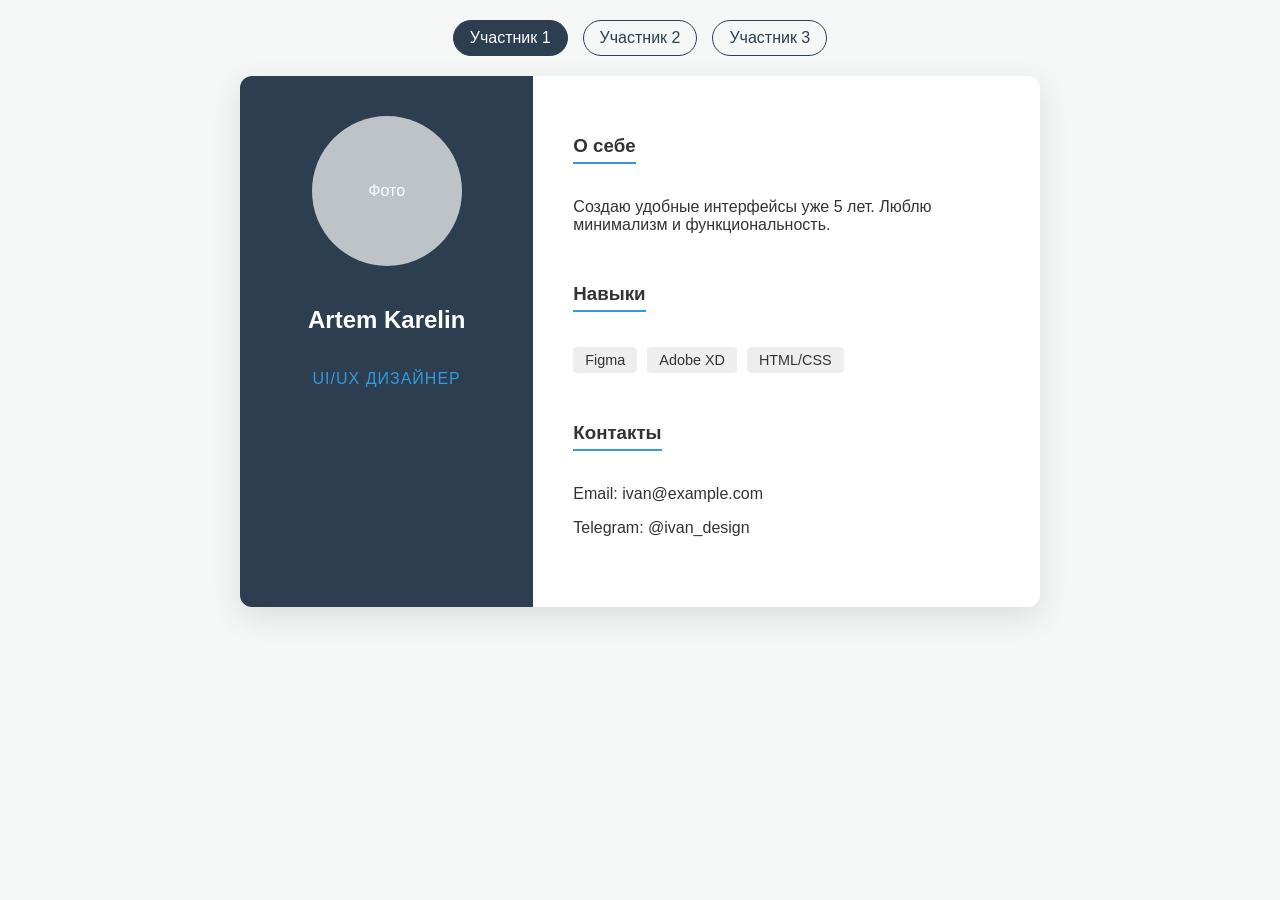
==== index.html @ 915732ee "Initial commit" ====
<!DOCTYPE html>
<html lang="ru">
<head>
    <meta charset="UTF-8">
    <meta name="viewport" content="width=device-width, initial-scale=1.0">
    <title>Визитка участника 1</title>
    <link rel="stylesheet" href="style.css">
</head>
<body>

    <nav class="navigation">
        <a href="index.html" class="nav-link active">Участник 1</a>
        <a href="member2.html" class="nav-link">Участник 2</a>
        <a href="member3.html" class="nav-link">Участник 3</a>
    </nav>

    <main class="card-container">
        <section class="profile-sidebar">
            <div class="photo-placeholder">Фото</div>
            <h1>Artem Karelin</h1>
            <p class="role">UI/UX Дизайнер</p>
        </section>

        <section class="profile-content">
            <div class="info-block">
                <h3>О себе</h3>
                <p>Создаю удобные интерфейсы уже 5 лет. Люблю минимализм и функциональность.</p>
            </div>

            <div class="info-block">
                <h3>Навыки</h3>
                <ul class="skills-list">
                    <li>Figma</li>
                    <li>Adobe XD</li>
                    <li>HTML/CSS</li>
                </ul>
            </div>

            <div class="info-block">
                <h3>Контакты</h3>
                <p>Email: ivan@example.com</p>
                <p>Telegram: @ivan_design</p>
            </div>
        </section>
    </main>

</body>
</html>
---- style.css ----
:root {
    --primary-color: #2c3e50;
    --accent-color: #3498db;
    --bg-color: #f4f7f6;
    --text-color: #333;
}

body {
    font-family: 'Segoe UI', Tahoma, Geneva, Verdana, sans-serif;
    background-color: var(--bg-color);
    color: var(--text-color);
    margin: 0;
    display: flex;
    flex-direction: column;
    align-items: center;
    min-height: 100vh;
}

/* Навигация между страницами */
.navigation {
    margin: 20px 0;
    display: flex;
    gap: 15px;
}

.nav-link {
    text-decoration: none;
    color: var(--primary-color);
    padding: 8px 16px;
    border: 1px solid var(--primary-color);
    border-radius: 20px;
    transition: 0.3s;
}

.nav-link.active, .nav-link:hover {
    background-color: var(--primary-color);
    color: white;
}

/* Контейнер-визитка */
.card-container {
    background: white;
    width: 90%;
    max-width: 800px;
    display: flex; /* Разметка на колонки */
    box-shadow: 0 10px 30px rgba(0,0,0,0.1);
    border-radius: 12px;
    overflow: hidden;
}

/* Левая колонка */
.profile-sidebar {
    background-color: var(--primary-color);
    color: white;
    padding: 40px;
    flex: 1; /* Занимает 1 часть пространства */
    display: flex;
    flex-direction: column;
    align-items: center;
    text-align: center;
}

.photo-placeholder {
    width: 150px;
    height: 150px;
    background: #bdc3c7;
    border-radius: 50%;
    display: flex;
    align-items: center;
    justify-content: center;
    margin-bottom: 20px;
}

.role {
    font-weight: 300;
    color: var(--accent-color);
    text-transform: uppercase;
    letter-spacing: 1px;
}

/* Правая колонка */
.profile-content {
    flex: 2; /* Занимает 2 части пространства */
    padding: 40px;
}

.info-block {
    margin-bottom: 30px;
}

.info-block h3 {
    border-bottom: 2px solid var(--accent-color);
    padding-bottom: 5px;
    display: inline-block;
}

.skills-list {
    list-style: none;
    padding: 0;
    display: flex;
    gap: 10px;
    flex-wrap: wrap;
}

.skills-list li {
    background: #eee;
    padding: 5px 12px;
    border-radius: 4px;
    font-size: 0.9em;
}

/* Адаптивность для мобильных */
@media (max-width: 600px) {
    .card-container {
        flex-direction: column;
    }
}
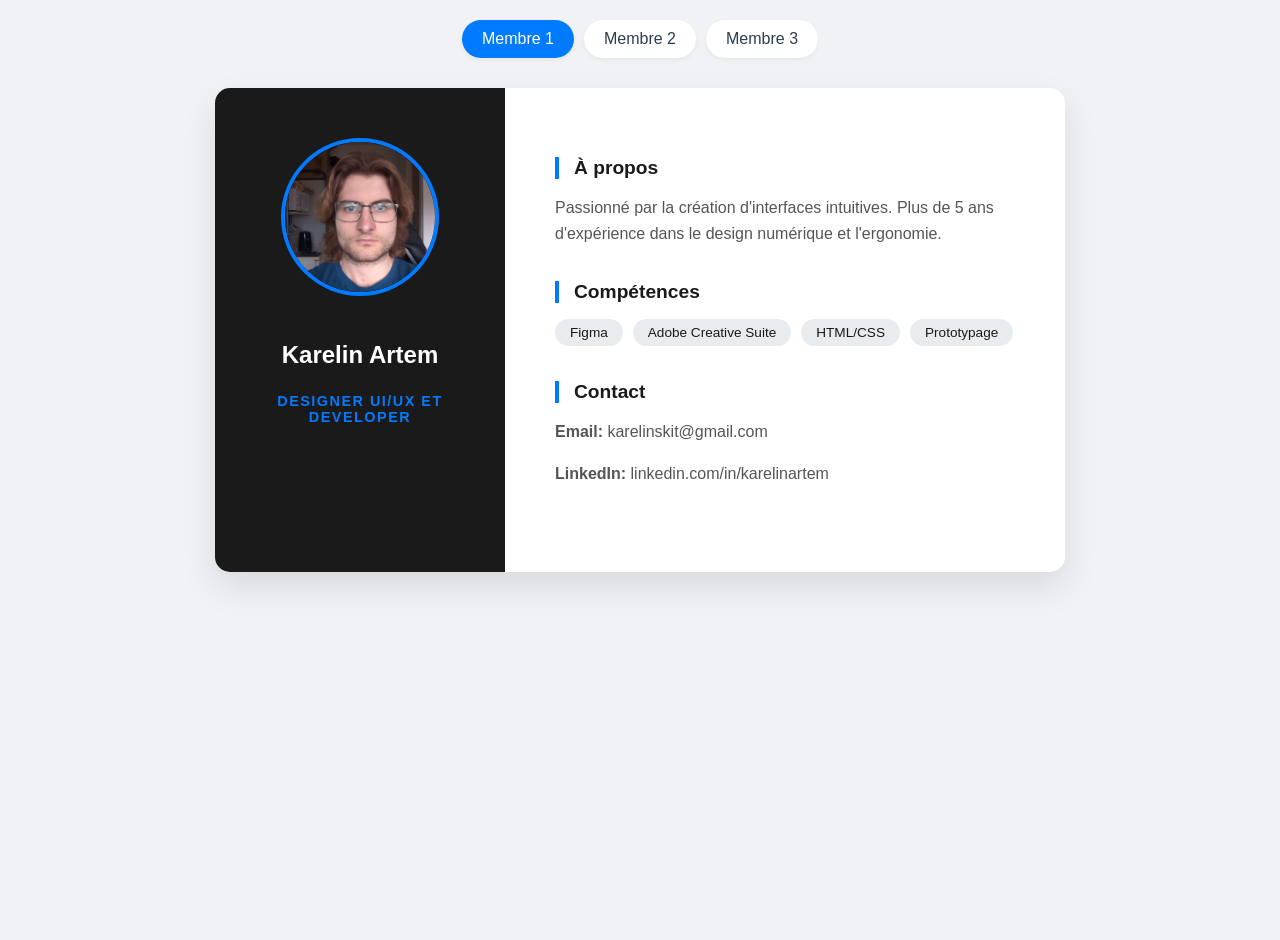
==== commit e667f217: "Added a profile photo and changed the profile language to French" ====
--- a/index.html
+++ b/index.html
@@ -1,45 +1,48 @@
 <!DOCTYPE html>
-<html lang="ru">
+<html lang="fr">
 <head>
     <meta charset="UTF-8">
     <meta name="viewport" content="width=device-width, initial-scale=1.0">
-    <title>Визитка участника 1</title>
+    <title>Carte de visite - Membre 1</title>
     <link rel="stylesheet" href="style.css">
 </head>
 <body>
 
     <nav class="navigation">
-        <a href="index.html" class="nav-link active">Участник 1</a>
-        <a href="member2.html" class="nav-link">Участник 2</a>
-        <a href="member3.html" class="nav-link">Участник 3</a>
+        <a href="index.html" class="nav-link active">Membre 1</a>
+        <a href="member2.html" class="nav-link">Membre 2</a>
+        <a href="member3.html" class="nav-link">Membre 3</a>
     </nav>
 
     <main class="card-container">
         <section class="profile-sidebar">
-            <div class="photo-placeholder">Фото</div>
-            <h1>Artem Karelin</h1>
-            <p class="role">UI/UX Дизайнер</p>
+            <div class="photo-container">
+                <img src="photo1.jpg" alt="Jean Dupont" class="profile-img">
+            </div>
+            <h1>Karelin Artem</h1>
+            <p class="role">Designer UI/UX et developer</p>
         </section>
 
         <section class="profile-content">
             <div class="info-block">
-                <h3>О себе</h3>
-                <p>Создаю удобные интерфейсы уже 5 лет. Люблю минимализм и функциональность.</p>
+                <h3>À propos</h3>
+                <p>Passionné par la création d'interfaces intuitives. Plus de 5 ans d'expérience dans le design numérique et l'ergonomie.</p>
             </div>
 
             <div class="info-block">
-                <h3>Навыки</h3>
+                <h3>Compétences</h3>
                 <ul class="skills-list">
                     <li>Figma</li>
-                    <li>Adobe XD</li>
+                    <li>Adobe Creative Suite</li>
                     <li>HTML/CSS</li>
+                    <li>Prototypage</li>
                 </ul>
             </div>
 
             <div class="info-block">
-                <h3>Контакты</h3>
-                <p>Email: ivan@example.com</p>
-                <p>Telegram: @ivan_design</p>
+                <h3>Contact</h3>
+                <p><strong>Email:</strong> karelinskit@gmail.com</p>
+                <p><strong>LinkedIn:</strong> linkedin.com/in/karelinartem</p>
             </div>
         </section>
     </main>
--- a/style.css
+++ b/style.css
@@ -1,12 +1,13 @@
 :root {
-    --primary-color: #2c3e50;
-    --accent-color: #3498db;
-    --bg-color: #f4f7f6;
-    --text-color: #333;
+    --primary-color: #1a1a1a; /* Глубокий черный/серый */
+    --accent-color: #007bff;  /* Французский синий */
+    --bg-color: #f0f2f5;
+    --text-color: #2c3e50;
+    --white: #ffffff;
 }
 
 body {
-    font-family: 'Segoe UI', Tahoma, Geneva, Verdana, sans-serif;
+    font-family: 'Helvetica Neue', Arial, sans-serif;
     background-color: var(--bg-color);
     color: var(--text-color);
     margin: 0;
@@ -14,46 +15,49 @@
     flex-direction: column;
     align-items: center;
     min-height: 100vh;
+    padding: 20px;
 }
 
-/* Навигация между страницами */
+/* Навигация (Menu de navigation) */
 .navigation {
-    margin: 20px 0;
+    margin-bottom: 30px;
     display: flex;
-    gap: 15px;
+    gap: 10px;
 }
 
 .nav-link {
     text-decoration: none;
-    color: var(--primary-color);
-    padding: 8px 16px;
-    border: 1px solid var(--primary-color);
-    border-radius: 20px;
-    transition: 0.3s;
+    color: var(--text-color);
+    padding: 10px 20px;
+    background: var(--white);
+    border-radius: 30px;
+    font-weight: 500;
+    transition: all 0.3s ease;
+    box-shadow: 0 2px 5px rgba(0,0,0,0.05);
 }
 
 .nav-link.active, .nav-link:hover {
-    background-color: var(--primary-color);
-    color: white;
+    background-color: var(--accent-color);
+    color: var(--white);
 }
 
-/* Контейнер-визитка */
+/* Контейнер визитки (Carte) */
 .card-container {
-    background: white;
-    width: 90%;
-    max-width: 800px;
-    display: flex; /* Разметка на колонки */
-    box-shadow: 0 10px 30px rgba(0,0,0,0.1);
-    border-radius: 12px;
+    background: var(--white);
+    width: 100%;
+    max-width: 850px;
+    display: flex;
+    box-shadow: 0 15px 35px rgba(0,0,0,0.1);
+    border-radius: 15px;
     overflow: hidden;
 }
 
-/* Левая колонка */
+/* Сайдбар (Barre latérale) */
 .profile-sidebar {
     background-color: var(--primary-color);
-    color: white;
-    padding: 40px;
-    flex: 1; /* Занимает 1 часть пространства */
+    color: var(--white);
+    padding: 50px 30px;
+    flex: 1;
     display: flex;
     flex-direction: column;
     align-items: center;
@@ -61,37 +65,52 @@
 }
 
 .photo-placeholder {
-    width: 150px;
-    height: 150px;
-    background: #bdc3c7;
+    width: 140px;
+    height: 140px;
+    background: #444;
     border-radius: 50%;
+    border: 4px solid var(--accent-color);
     display: flex;
     align-items: center;
     justify-content: center;
-    margin-bottom: 20px;
+    margin-bottom: 25px;
+    font-weight: bold;
+}
+
+.profile-sidebar h1 {
+    font-size: 1.5em;
+    margin-bottom: 10px;
 }
 
 .role {
-    font-weight: 300;
     color: var(--accent-color);
+    font-weight: bold;
+    font-size: 0.9em;
+    letter-spacing: 1.5px;
     text-transform: uppercase;
-    letter-spacing: 1px;
 }
 
-/* Правая колонка */
+/* Контент (Contenu principal) */
 .profile-content {
-    flex: 2; /* Занимает 2 части пространства */
-    padding: 40px;
+    flex: 2;
+    padding: 50px;
 }
 
 .info-block {
-    margin-bottom: 30px;
+    margin-bottom: 35px;
 }
 
 .info-block h3 {
-    border-bottom: 2px solid var(--accent-color);
-    padding-bottom: 5px;
-    display: inline-block;
+    font-size: 1.2em;
+    margin-bottom: 15px;
+    color: var(--primary-color);
+    border-left: 4px solid var(--accent-color);
+    padding-left: 15px;
+}
+
+.info-block p {
+    line-height: 1.6;
+    color: #555;
 }
 
 .skills-list {
@@ -103,15 +122,39 @@
 }
 
 .skills-list li {
-    background: #eee;
-    padding: 5px 12px;
-    border-radius: 4px;
-    font-size: 0.9em;
+    background: #e9ecef;
+    padding: 6px 15px;
+    border-radius: 20px;
+    font-size: 0.85em;
+    color: var(--primary-color);
 }
 
-/* Адаптивность для мобильных */
-@media (max-width: 600px) {
+/* Адаптивность (Mobile) */
+@media (max-width: 768px) {
     .card-container {
         flex-direction: column;
     }
+    
+    .profile-sidebar {
+        padding: 30px;
+    }
+}
+.photo-container {
+    width: 150px;
+    height: 150px;
+    margin-bottom: 25px;
+    border-radius: 50%; /* Делает контейнер круглым */
+    border: 4px solid var(--accent-color);
+    overflow: hidden; /* Обрезает края фотографии по кругу */
+    display: flex;
+    align-items: center;
+    justify-content: center;
+    background-color: #eee;
+}
+
+.profile-img {
+    width: 100%;
+    height: 100%;
+    object-fit: cover; /* Ключевое свойство: фото заполняет круг без деформации */
+    display: block;
 }
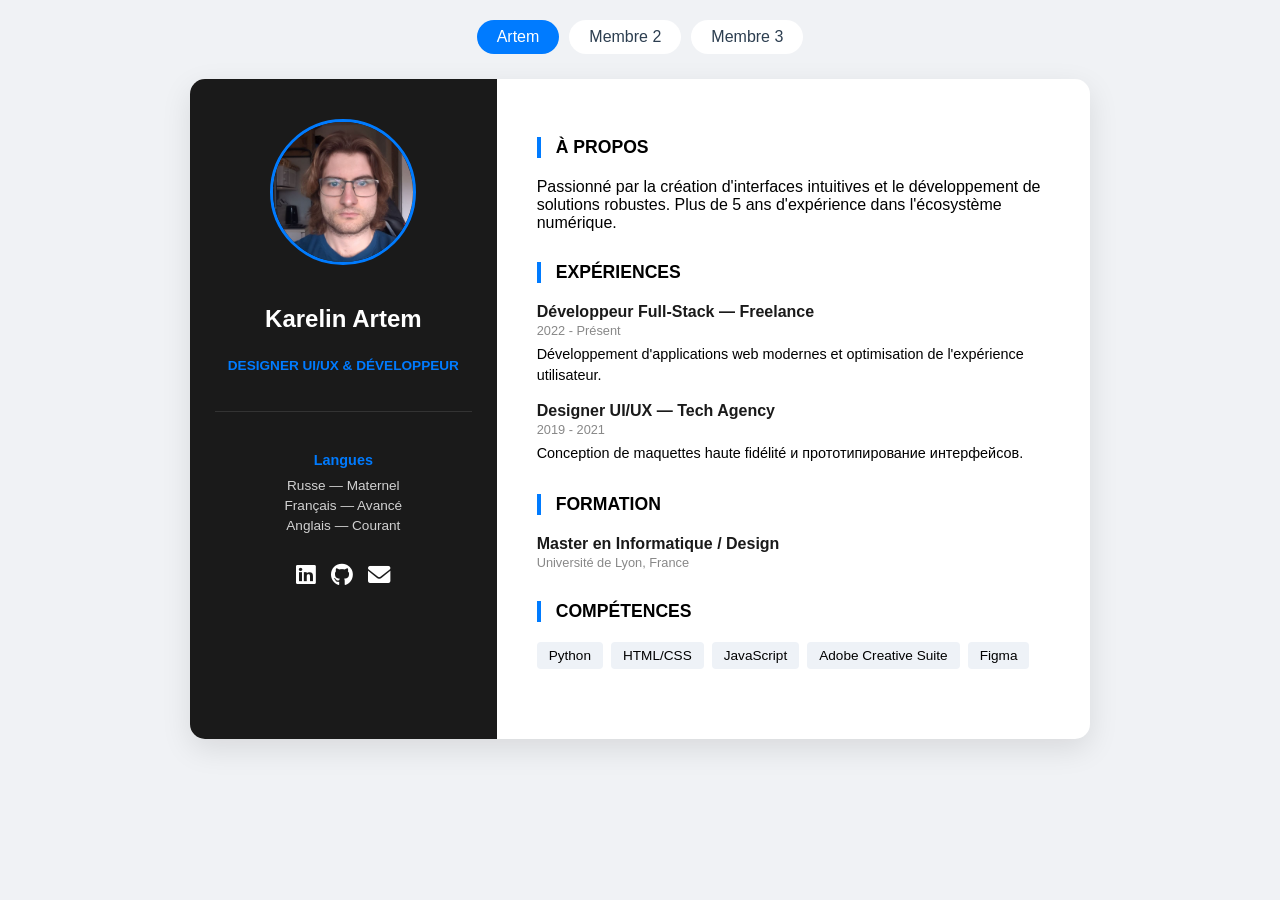
==== commit 990cd96a: "Added new headings and updated the design" ====
--- a/index.html
+++ b/index.html
@@ -3,13 +3,14 @@
 <head>
     <meta charset="UTF-8">
     <meta name="viewport" content="width=device-width, initial-scale=1.0">
-    <title>Carte de visite - Membre 1</title>
+    <title>Carte de visite - Karelin Artem</title>
+    <link rel="stylesheet" href="https://cdnjs.cloudflare.com/ajax/libs/font-awesome/6.0.0/css/all.min.css">
     <link rel="stylesheet" href="style.css">
 </head>
 <body>
 
     <nav class="navigation">
-        <a href="index.html" class="nav-link active">Membre 1</a>
+        <a href="index.html" class="nav-link active">Artem</a>
         <a href="member2.html" class="nav-link">Membre 2</a>
         <a href="member3.html" class="nav-link">Membre 3</a>
     </nav>
@@ -17,32 +18,62 @@
     <main class="card-container">
         <section class="profile-sidebar">
             <div class="photo-container">
-                <img src="photo1.jpg" alt="Jean Dupont" class="profile-img">
+                <img src="photo1.jpg" alt="Karelin Artem" class="profile-img">
             </div>
             <h1>Karelin Artem</h1>
-            <p class="role">Designer UI/UX et developer</p>
+            <p class="role">Designer UI/UX & Développeur</p>
+
+            <div class="sidebar-info">
+                <h4>Langues</h4>
+                <p>Russe — Maternel</p>
+                <p>Français — Avancé</p>
+                <p>Anglais — Courant</p>
+            </div>
+
+            <div class="social-links">
+                <a href="https://linkedin.com/in/karelinartem" target="_blank"><i class="fab fa-linkedin"></i></a>
+                <a href="https://github.com/" target="_blank"><i class="fab fa-github"></i></a>
+                <a href="mailto:karelinskit@gmail.com"><i class="fas fa-envelope"></i></a>
+            </div>
         </section>
 
         <section class="profile-content">
             <div class="info-block">
                 <h3>À propos</h3>
-                <p>Passionné par la création d'interfaces intuitives. Plus de 5 ans d'expérience dans le design numérique et l'ergonomie.</p>
+                <p>Passionné par la création d'interfaces intuitives et le développement de solutions robustes. Plus de 5 ans d'expérience dans l'écosystème numérique.</p>
+            </div>
+
+            <div class="info-block">
+                <h3>Expériences</h3>
+                <div class="timeline-item">
+                    <strong>Développeur Full-Stack — Freelance</strong>
+                    <span>2022 - Présent</span>
+                    <p>Développement d'applications web modernes et optimisation de l'expérience utilisateur.</p>
+                </div>
+                <div class="timeline-item">
+                    <strong>Designer UI/UX — Tech Agency</strong>
+                    <span>2019 - 2021</span>
+                    <p>Conception de maquettes haute fidélité и прототипирование интерфейсов.</p>
+                </div>
+            </div>
+
+            <div class="info-block">
+                <h3>Formation</h3>
+                <div class="timeline-item">
+                    <strong>Master en Informatique / Design</strong>
+                    <span>Université de Lyon, France</span>
+                </div>
             </div>
 
             <div class="info-block">
                 <h3>Compétences</h3>
                 <ul class="skills-list">
+                    <li>Python</li>
+                    <li>HTML/CSS</li>
+                    <li>JavaScript</li>
+                    <li>Adobe Creative Suite</li>
                     <li>Figma</li>
-                    <li>Adobe Creative Suite</li>
-                    <li>HTML/CSS</li>
-                    <li>Prototypage</li>
                 </ul>
-            </div>
-
-            <div class="info-block">
-                <h3>Contact</h3>
-                <p><strong>Email:</strong> karelinskit@gmail.com</p>
-                <p><strong>LinkedIn:</strong> linkedin.com/in/karelinartem</p>
             </div>
         </section>
     </main>
--- a/style.css
+++ b/style.css
@@ -1,62 +1,46 @@
 :root {
-    --primary-color: #1a1a1a; /* Глубокий черный/серый */
-    --accent-color: #007bff;  /* Французский синий */
+    --primary-color: #1a1a1a;
+    --accent-color: #007bff;
     --bg-color: #f0f2f5;
     --text-color: #2c3e50;
     --white: #ffffff;
 }
 
 body {
-    font-family: 'Helvetica Neue', Arial, sans-serif;
+    font-family: 'Segoe UI', Tahoma, Geneva, Verdana, sans-serif;
     background-color: var(--bg-color);
-    color: var(--text-color);
-    margin: 0;
     display: flex;
     flex-direction: column;
     align-items: center;
-    min-height: 100vh;
+    margin: 0;
     padding: 20px;
 }
 
-/* Навигация (Menu de navigation) */
-.navigation {
-    margin-bottom: 30px;
-    display: flex;
-    gap: 10px;
+/* Навигация */
+.navigation { margin-bottom: 25px; display: flex; gap: 10px; }
+.nav-link { 
+    text-decoration: none; color: var(--text-color); 
+    padding: 8px 20px; background: var(--white); 
+    border-radius: 20px; font-weight: 500; transition: 0.3s;
 }
+.nav-link.active, .nav-link:hover { background: var(--accent-color); color: white; }
 
-.nav-link {
-    text-decoration: none;
-    color: var(--text-color);
-    padding: 10px 20px;
-    background: var(--white);
-    border-radius: 30px;
-    font-weight: 500;
-    transition: all 0.3s ease;
-    box-shadow: 0 2px 5px rgba(0,0,0,0.05);
-}
-
-.nav-link.active, .nav-link:hover {
-    background-color: var(--accent-color);
-    color: var(--white);
-}
-
-/* Контейнер визитки (Carte) */
+/* Карточка */
 .card-container {
     background: var(--white);
     width: 100%;
-    max-width: 850px;
+    max-width: 900px;
     display: flex;
-    box-shadow: 0 15px 35px rgba(0,0,0,0.1);
+    box-shadow: 0 10px 30px rgba(0,0,0,0.1);
     border-radius: 15px;
     overflow: hidden;
 }
 
-/* Сайдбар (Barre latérale) */
+/* Сайдбар */
 .profile-sidebar {
     background-color: var(--primary-color);
-    color: var(--white);
-    padding: 50px 30px;
+    color: white;
+    padding: 40px 25px;
     flex: 1;
     display: flex;
     flex-direction: column;
@@ -64,97 +48,50 @@
     text-align: center;
 }
 
-.photo-placeholder {
-    width: 140px;
-    height: 140px;
-    background: #444;
+.photo-container {
+    width: 140px; height: 140px;
     border-radius: 50%;
-    border: 4px solid var(--accent-color);
-    display: flex;
-    align-items: center;
-    justify-content: center;
-    margin-bottom: 25px;
-    font-weight: bold;
+    border: 3px solid var(--accent-color);
+    overflow: hidden;
+    margin-bottom: 20px;
 }
+.profile-img { width: 100%; height: 100%; object-fit: cover; }
 
-.profile-sidebar h1 {
-    font-size: 1.5em;
-    margin-bottom: 10px;
+.role { color: var(--accent-color); font-weight: bold; font-size: 0.85em; text-transform: uppercase; margin-top: 5px; }
+
+.sidebar-info {
+    margin-top: 25px;
+    border-top: 1px solid #333;
+    padding-top: 20px;
+    width: 100%;
 }
+.sidebar-info h4 { color: var(--accent-color); font-size: 0.9em; margin-bottom: 10px; }
+.sidebar-info p { font-size: 0.85em; margin: 5px 0; opacity: 0.8; }
 
-.role {
-    color: var(--accent-color);
-    font-weight: bold;
-    font-size: 0.9em;
-    letter-spacing: 1.5px;
+.social-links { margin-top: 25px; display: flex; gap: 15px; }
+.social-links a { color: white; font-size: 1.4em; transition: 0.3s; }
+.social-links a:hover { color: var(--accent-color); transform: translateY(-3px); }
+
+/* Контент */
+.profile-content { flex: 2; padding: 40px; }
+
+.info-block { margin-bottom: 30px; }
+.info-block h3 {
+    font-size: 1.1em;
+    border-left: 4px solid var(--accent-color);
+    padding-left: 15px;
+    margin-bottom: 20px;
     text-transform: uppercase;
 }
 
-/* Контент (Contenu principal) */
-.profile-content {
-    flex: 2;
-    padding: 50px;
-}
+.timeline-item { margin-bottom: 15px; position: relative; }
+.timeline-item strong { display: block; color: var(--primary-color); }
+.timeline-item span { font-size: 0.8em; color: #888; }
+.timeline-item p { margin-top: 5px; font-size: 0.9em; line-height: 1.5; }
 
-.info-block {
-    margin-bottom: 35px;
-}
+.skills-list { list-style: none; padding: 0; display: flex; gap: 8px; flex-wrap: wrap; }
+.skills-list li { background: #eef2f7; padding: 6px 12px; border-radius: 4px; font-size: 0.85em; font-weight: 500; }
 
-.info-block h3 {
-    font-size: 1.2em;
-    margin-bottom: 15px;
-    color: var(--primary-color);
-    border-left: 4px solid var(--accent-color);
-    padding-left: 15px;
-}
-
-.info-block p {
-    line-height: 1.6;
-    color: #555;
-}
-
-.skills-list {
-    list-style: none;
-    padding: 0;
-    display: flex;
-    gap: 10px;
-    flex-wrap: wrap;
-}
-
-.skills-list li {
-    background: #e9ecef;
-    padding: 6px 15px;
-    border-radius: 20px;
-    font-size: 0.85em;
-    color: var(--primary-color);
-}
-
-/* Адаптивность (Mobile) */
 @media (max-width: 768px) {
-    .card-container {
-        flex-direction: column;
-    }
-    
-    .profile-sidebar {
-        padding: 30px;
-    }
-}
-.photo-container {
-    width: 150px;
-    height: 150px;
-    margin-bottom: 25px;
-    border-radius: 50%; /* Делает контейнер круглым */
-    border: 4px solid var(--accent-color);
-    overflow: hidden; /* Обрезает края фотографии по кругу */
-    display: flex;
-    align-items: center;
-    justify-content: center;
-    background-color: #eee;
-}
-
-.profile-img {
-    width: 100%;
-    height: 100%;
-    object-fit: cover; /* Ключевое свойство: фото заполняет круг без деформации */
-    display: block;
+    .card-container { flex-direction: column; }
 }
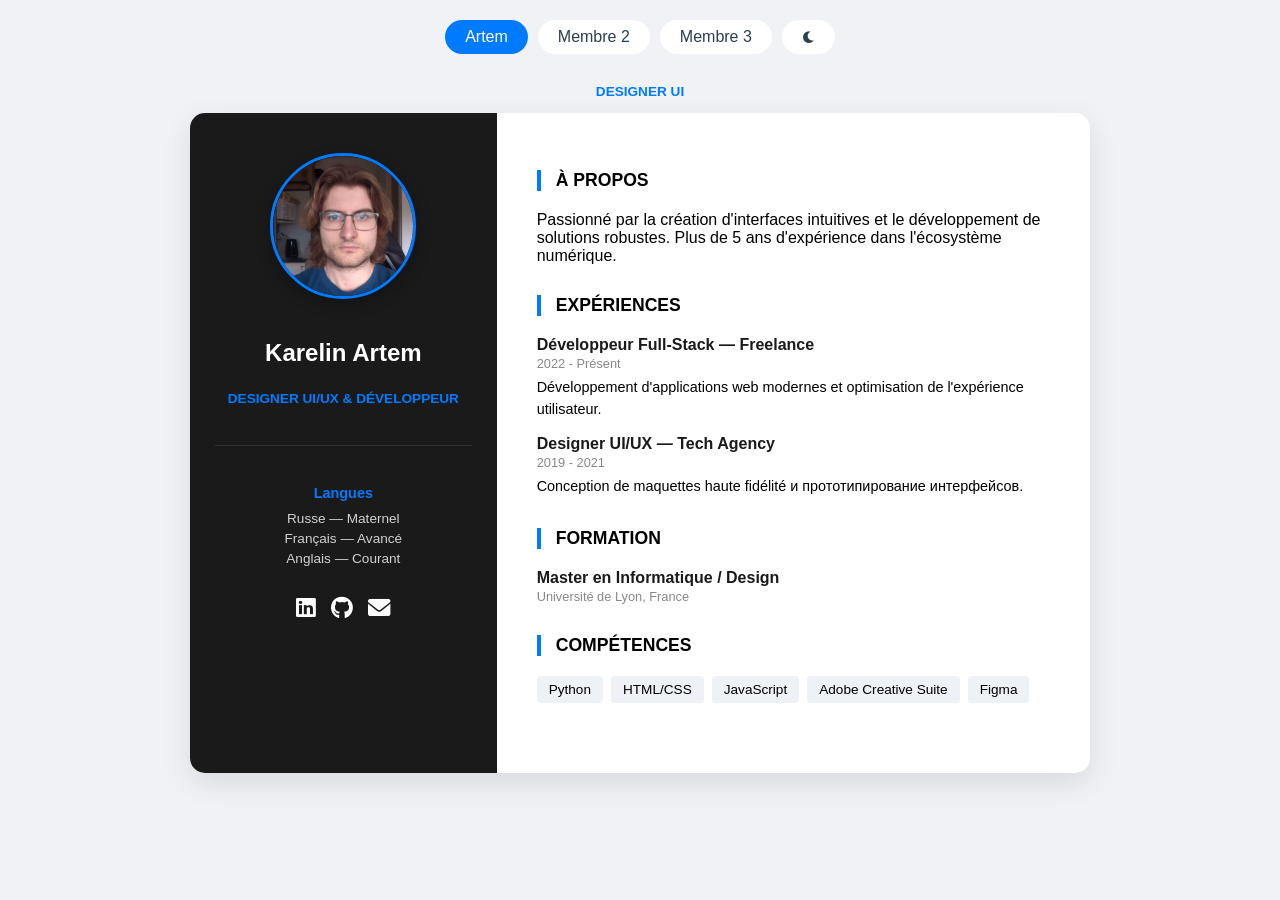
==== commit 4d8c97af: "Added a JS file, added a dark theme, and added a typographic text effect" ====
--- a/index.html
+++ b/index.html
@@ -10,10 +10,15 @@
 <body>
 
     <nav class="navigation">
-        <a href="index.html" class="nav-link active">Artem</a>
-        <a href="member2.html" class="nav-link">Membre 2</a>
-        <a href="member3.html" class="nav-link">Membre 3</a>
-    </nav>
+    <a href="index.html" class="nav-link active">Artem</a>
+    <a href="member2.html" class="nav-link">Membre 2</a>
+    <a href="member3.html" class="nav-link">Membre 3</a>
+    <button id="theme-toggle" class="nav-link"><i class="fas fa-moon"></i></button>
+</nav>
+
+<p class="role" id="typing-text"></p>
+
+<script src="script.js"></script>
 
     <main class="card-container">
         <section class="profile-sidebar">
--- a/style.css
+++ b/style.css
@@ -94,4 +94,77 @@
 
 @media (max-width: 768px) {
     .card-container { flex-direction: column; }
+}
+
+.photo-container {
+    width: 140px; 
+    height: 140px;
+    border-radius: 50%;
+    border: 3px solid var(--accent-color);
+    overflow: hidden; /* Важно: обрезает фото по кругу */
+    margin-bottom: 20px;
+    
+    /* Добавляем тень для объема */
+    box-shadow: 0 5px 15px rgba(0,0,0,0.3);
+    
+    /* Указываем, что вложенное фото может выходить за пределы при анимации */
+    position: relative; 
+    
+    /* Чтобы контейнер тоже немного реагировал */
+    transition: transform 0.4s ease, box-shadow 0.4s ease;
+    cursor: pointer;
+}
+
+.profile-img { 
+    width: 100%; 
+    height: 100%; 
+    object-fit: cover; 
+    
+    /* ГЛАВНОЕ: Плавность перехода для свойства transform */
+    transition: transform 0.5s ease-out; 
+    
+    /* Начальное состояние (без изменений) */
+    transform: scale(1); 
+}
+
+/* Эффект при наведении на КОНТЕЙНЕР */
+.photo-container:hover {
+    /* Контейнер немного приподнимается и тень увеличивается */
+    transform: translateY(-5px);
+    box-shadow: 0 10px 25px rgba(0,0,0,0.5);
+    border-color: #ffffff; /* Меняем цвет рамки при наведении на белый */
+}
+
+/* Эффект при наведении на КОНТЕЙНЕР для вложенного ФОТО */
+.photo-container:hover .profile-img {
+    /* Само фото внутри контейнера увеличивается на 15% */
+    transform: scale(1.15); 
+}
+/* Переменные для темной темы */
+body.dark-mode {
+    --bg-color: #121212;
+    --white: #1e1e1e;
+    --text-color: #e0e0e0;
+    --primary-color: #000000;
+}
+
+body.dark-mode .card-container {
+    box-shadow: 0 10px 30px rgba(0,0,0,0.5);
+}
+
+body.dark-mode .info-block p {
+    color: #bbb;
+}
+
+body.dark-mode .skills-list li {
+    background: #333;
+    color: #fff;
+}
+
+/* Стили для кнопки переключения */
+#theme-toggle {
+    cursor: pointer;
+    border: none;
+    outline: none;
+    background: var(--white);
 }
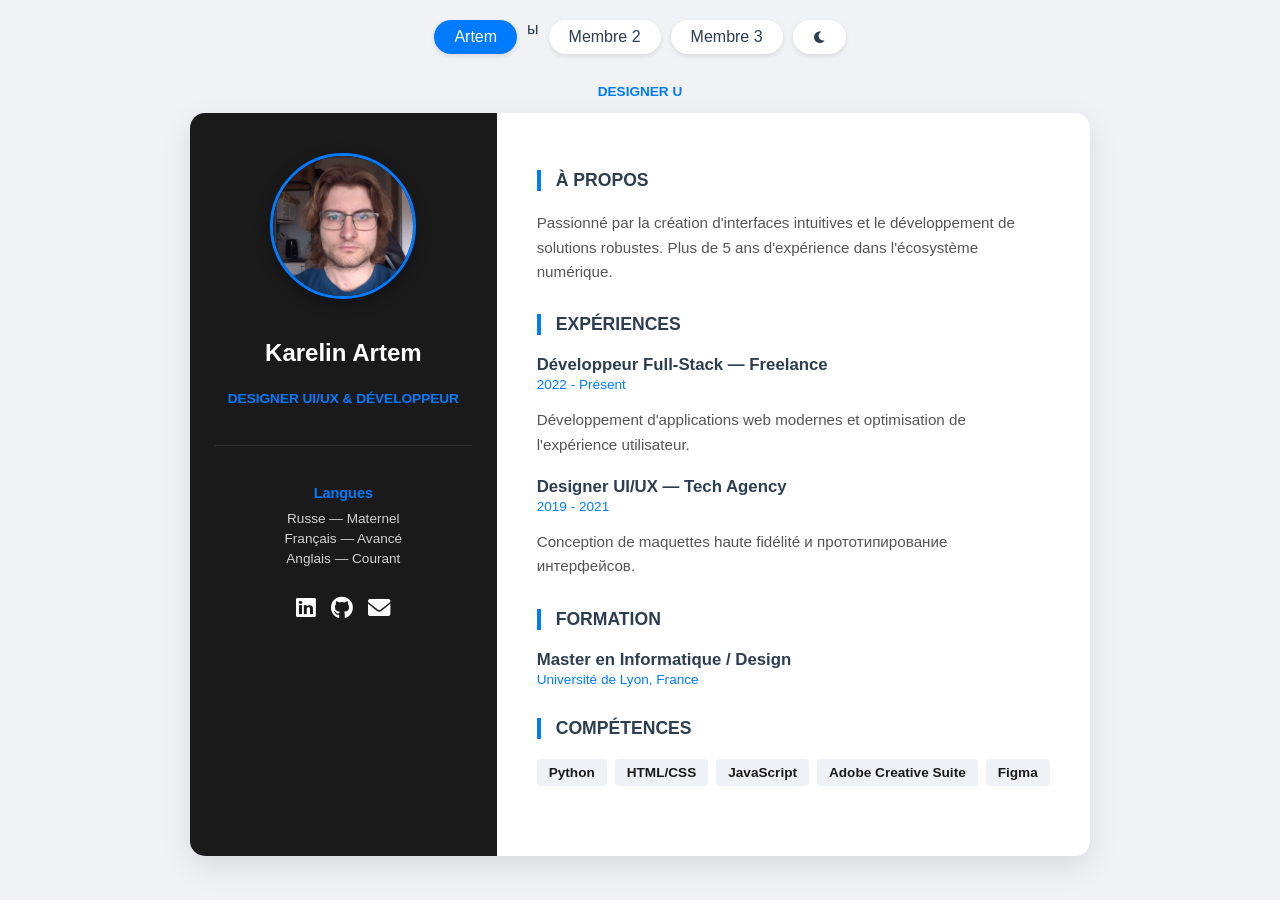
==== commit 5ecfcb60: "Fixed bugs in the dark theme; fonts now display correctly" ====
--- a/index.html
+++ b/index.html
@@ -10,7 +10,7 @@
 <body>
 
     <nav class="navigation">
-    <a href="index.html" class="nav-link active">Artem</a>
+    <a href="index.html" class="nav-link active">Artem</a>ы
     <a href="member2.html" class="nav-link">Membre 2</a>
     <a href="member3.html" class="nav-link">Membre 3</a>
     <button id="theme-toggle" class="nav-link"><i class="fas fa-moon"></i></button>
--- a/style.css
+++ b/style.css
@@ -1,14 +1,29 @@
+/* 1. ПЕРЕМЕННЫЕ */
 :root {
     --primary-color: #1a1a1a;
     --accent-color: #007bff;
     --bg-color: #f0f2f5;
-    --text-color: #2c3e50;
+    --card-bg: #ffffff;
+    --text-main: #2c3e50;    /* Основной текст */
+    --text-muted: #555555;  /* Описания */
     --white: #ffffff;
 }
 
+body.dark-mode {
+    --bg-color: #0f0f0f;      
+    --card-bg: #1a1a1a;       /* Чуть светлее фона сайта для объема */
+    --text-main: #ffffff;     /* Чисто белый для контраста */
+    --text-muted: #d1d1d1;    /* Светло-серый для легкого чтения */
+    --primary-color: #000000;
+    --white: #2a2a2a;         /* Цвет кнопок навигации */
+}
+
+/* 2. БАЗОВЫЕ СТИЛИ */
 body {
     font-family: 'Segoe UI', Tahoma, Geneva, Verdana, sans-serif;
     background-color: var(--bg-color);
+    color: var(--text-main);
+    transition: background-color 0.3s ease, color 0.3s ease;
     display: flex;
     flex-direction: column;
     align-items: center;
@@ -16,18 +31,30 @@
     padding: 20px;
 }
 
-/* Навигация */
+/* 3. НАВИГАЦИЯ */
 .navigation { margin-bottom: 25px; display: flex; gap: 10px; }
+
 .nav-link { 
-    text-decoration: none; color: var(--text-color); 
-    padding: 8px 20px; background: var(--white); 
-    border-radius: 20px; font-weight: 500; transition: 0.3s;
+    text-decoration: none; 
+    color: var(--text-main); 
+    padding: 8px 20px; 
+    background: var(--white); 
+    border-radius: 20px; 
+    font-weight: 500; 
+    transition: 0.3s;
+    border: none;
+    box-shadow: 0 2px 5px rgba(0,0,0,0.1);
 }
-.nav-link.active, .nav-link:hover { background: var(--accent-color); color: white; }
 
-/* Карточка */
+.nav-link.active, .nav-link:hover { 
+    background: var(--accent-color); 
+    color: white; 
+}
+
+/* 4. КАРТОЧКА */
 .card-container {
-    background: var(--white);
+    background-color: var(--card-bg);
+    transition: all 0.3s ease;
     width: 100%;
     max-width: 900px;
     display: flex;
@@ -36,10 +63,14 @@
     overflow: hidden;
 }
 
-/* Сайдбар */
+body.dark-mode .card-container {
+    box-shadow: 0 10px 40px rgba(0,0,0,0.6);
+}
+
+/* 5. САЙДБАР (Левая часть) */
 .profile-sidebar {
     background-color: var(--primary-color);
-    color: white;
+    color: white; 
     padding: 40px 25px;
     flex: 1;
     display: flex;
@@ -49,22 +80,53 @@
 }
 
 .photo-container {
-    width: 140px; height: 140px;
+    width: 140px; 
+    height: 140px;
     border-radius: 50%;
     border: 3px solid var(--accent-color);
     overflow: hidden;
     margin-bottom: 20px;
+    box-shadow: 0 5px 15px rgba(0,0,0,0.3);
+    position: relative; 
+    transition: all 0.4s ease;
+    cursor: pointer;
 }
-.profile-img { width: 100%; height: 100%; object-fit: cover; }
 
-.role { color: var(--accent-color); font-weight: bold; font-size: 0.85em; text-transform: uppercase; margin-top: 5px; }
+/* Эффект свечения в темной теме */
+body.dark-mode .photo-container {
+    box-shadow: 0 0 20px rgba(0, 123, 255, 0.4);
+}
+
+.profile-img { 
+    width: 100%; 
+    height: 100%; 
+    object-fit: cover; 
+    transition: transform 0.5s ease-out; 
+}
+
+.photo-container:hover {
+    transform: translateY(-5px);
+    box-shadow: 0 10px 25px rgba(0,0,0,0.5);
+    border-color: #ffffff;
+}
+
+.photo-container:hover .profile-img { transform: scale(1.15); }
+
+.role { 
+    color: var(--accent-color); 
+    font-weight: bold; 
+    font-size: 0.85em; 
+    text-transform: uppercase; 
+    margin-top: 5px; 
+}
 
 .sidebar-info {
     margin-top: 25px;
-    border-top: 1px solid #333;
+    border-top: 1px solid rgba(255,255,255,0.1);
     padding-top: 20px;
     width: 100%;
 }
+
 .sidebar-info h4 { color: var(--accent-color); font-size: 0.9em; margin-bottom: 10px; }
 .sidebar-info p { font-size: 0.85em; margin: 5px 0; opacity: 0.8; }
 
@@ -72,11 +134,13 @@
 .social-links a { color: white; font-size: 1.4em; transition: 0.3s; }
 .social-links a:hover { color: var(--accent-color); transform: translateY(-3px); }
 
-/* Контент */
+/* 6. КОНТЕНТ (Правая часть) */
 .profile-content { flex: 2; padding: 40px; }
 
 .info-block { margin-bottom: 30px; }
+
 .info-block h3 {
+    color: var(--text-main);
     font-size: 1.1em;
     border-left: 4px solid var(--accent-color);
     padding-left: 15px;
@@ -84,87 +148,49 @@
     text-transform: uppercase;
 }
 
-.timeline-item { margin-bottom: 15px; position: relative; }
-.timeline-item strong { display: block; color: var(--primary-color); }
-.timeline-item span { font-size: 0.8em; color: #888; }
-.timeline-item p { margin-top: 5px; font-size: 0.9em; line-height: 1.5; }
-
-.skills-list { list-style: none; padding: 0; display: flex; gap: 8px; flex-wrap: wrap; }
-.skills-list li { background: #eef2f7; padding: 6px 12px; border-radius: 4px; font-size: 0.85em; font-weight: 500; }
-
-@media (max-width: 768px) {
-    .card-container { flex-direction: column; }
+/* Фикс текста описаний */
+.info-block p, .timeline-item p {
+    color: var(--text-muted);
+    font-size: 0.95em;
+    line-height: 1.6;
 }
 
-.photo-container {
-    width: 140px; 
-    height: 140px;
-    border-radius: 50%;
-    border: 3px solid var(--accent-color);
-    overflow: hidden; /* Важно: обрезает фото по кругу */
-    margin-bottom: 20px;
-    
-    /* Добавляем тень для объема */
-    box-shadow: 0 5px 15px rgba(0,0,0,0.3);
-    
-    /* Указываем, что вложенное фото может выходить за пределы при анимации */
-    position: relative; 
-    
-    /* Чтобы контейнер тоже немного реагировал */
-    transition: transform 0.4s ease, box-shadow 0.4s ease;
-    cursor: pointer;
+.timeline-item { margin-bottom: 20px; }
+
+/* Фикс заголовков в опыте (теперь не будут черными) */
+.timeline-item strong { 
+    display: block; 
+    color: var(--text-main); 
+    font-size: 1.05em;
 }
 
-.profile-img { 
-    width: 100%; 
-    height: 100%; 
-    object-fit: cover; 
-    
-    /* ГЛАВНОЕ: Плавность перехода для свойства transform */
-    transition: transform 0.5s ease-out; 
-    
-    /* Начальное состояние (без изменений) */
-    transform: scale(1); 
+.timeline-item span { 
+    font-size: 0.85em; 
+    color: var(--accent-color); 
+    font-weight: 500;
 }
 
-/* Эффект при наведении на КОНТЕЙНЕР */
-.photo-container:hover {
-    /* Контейнер немного приподнимается и тень увеличивается */
-    transform: translateY(-5px);
-    box-shadow: 0 10px 25px rgba(0,0,0,0.5);
-    border-color: #ffffff; /* Меняем цвет рамки при наведении на белый */
-}
+/* 7. НАВЫКИ */
+.skills-list { list-style: none; padding: 0; display: flex; gap: 8px; flex-wrap: wrap; }
 
-/* Эффект при наведении на КОНТЕЙНЕР для вложенного ФОТО */
-.photo-container:hover .profile-img {
-    /* Само фото внутри контейнера увеличивается на 15% */
-    transform: scale(1.15); 
-}
-/* Переменные для темной темы */
-body.dark-mode {
-    --bg-color: #121212;
-    --white: #1e1e1e;
-    --text-color: #e0e0e0;
-    --primary-color: #000000;
-}
-
-body.dark-mode .card-container {
-    box-shadow: 0 10px 30px rgba(0,0,0,0.5);
-}
-
-body.dark-mode .info-block p {
-    color: #bbb;
+.skills-list li { 
+    background: #eef2f7; 
+    color: #1a1a1a;
+    padding: 6px 12px; 
+    border-radius: 4px; 
+    font-size: 0.85em; 
+    font-weight: 600; 
+    transition: 0.3s;
 }
 
 body.dark-mode .skills-list li {
     background: #333;
-    color: #fff;
+    color: #ffffff;
+    border: 1px solid #444;
 }
 
-/* Стили для кнопки переключения */
-#theme-toggle {
-    cursor: pointer;
-    border: none;
-    outline: none;
-    background: var(--white);
+/* 8. АДАПТИВНОСТЬ */
+@media (max-width: 768px) {
+    .card-container { flex-direction: column; }
+    .profile-sidebar { padding: 30px 20px; }
 }
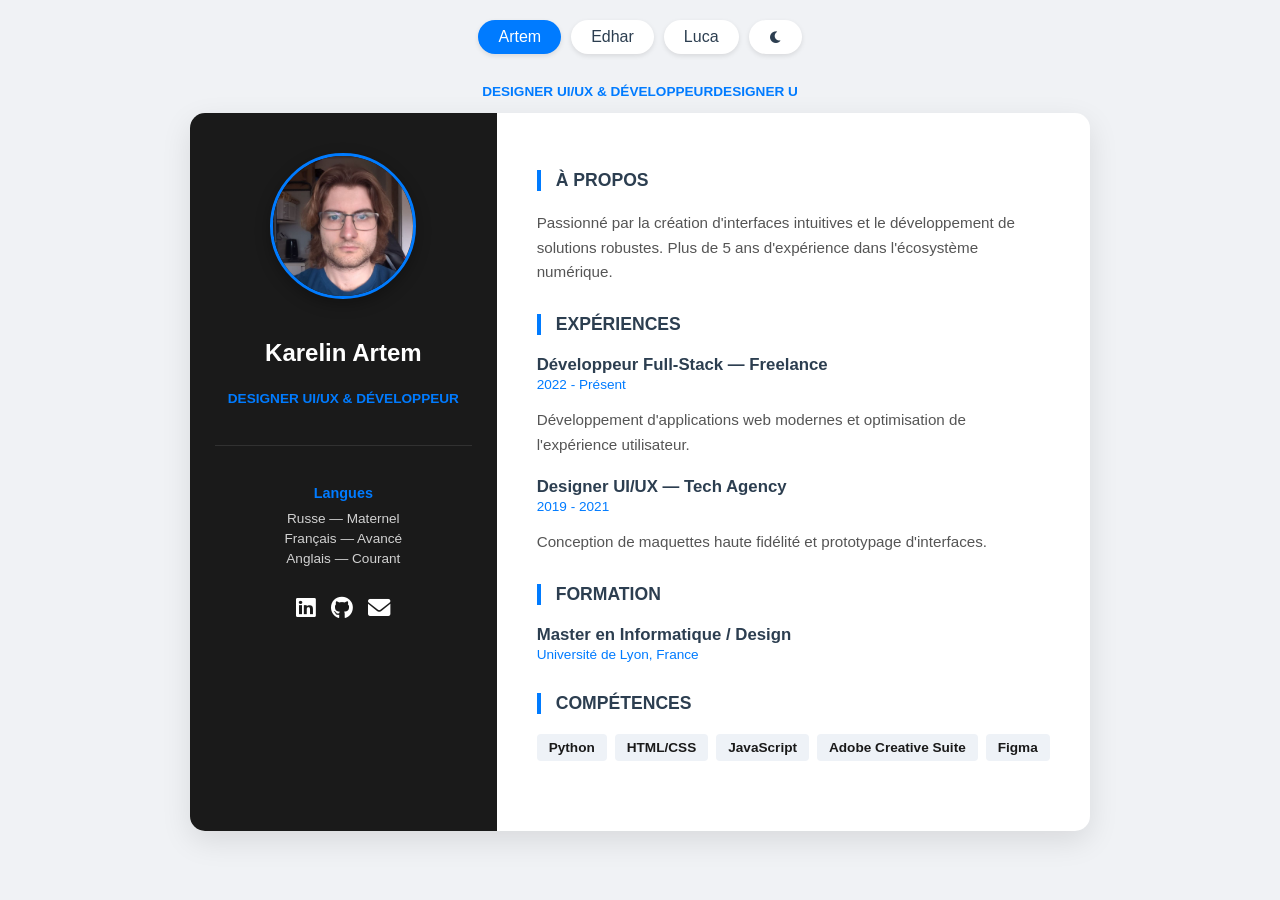
==== commit 9de92ba9: "Implement member2 section and fix minor issues in  member1 part" ====
--- a/index.html
+++ b/index.html
@@ -10,20 +10,20 @@
 <body>
 
     <nav class="navigation">
-    <a href="index.html" class="nav-link active">Artem</a>ы
-    <a href="member2.html" class="nav-link">Membre 2</a>
-    <a href="member3.html" class="nav-link">Membre 3</a>
+    <a href="index.html" class="nav-link active">Artem</a>
+    <a href="member2.html" class="nav-link">Edhar</a>
+    <a href="member3.html" class="nav-link">Luca</a>
     <button id="theme-toggle" class="nav-link"><i class="fas fa-moon"></i></button>
 </nav>
 
-<p class="role" id="typing-text"></p>
+<p class="role" id="typing-text">Designer UI/UX & Développeur</p>
 
 <script src="script.js"></script>
 
     <main class="card-container">
         <section class="profile-sidebar">
             <div class="photo-container">
-                <img src="photo1.jpg" alt="Karelin Artem" class="profile-img">
+                <img src="assets/photo1.jpg" alt="Karelin Artem" class="profile-img">
             </div>
             <h1>Karelin Artem</h1>
             <p class="role">Designer UI/UX & Développeur</p>
@@ -58,7 +58,7 @@
                 <div class="timeline-item">
                     <strong>Designer UI/UX — Tech Agency</strong>
                     <span>2019 - 2021</span>
-                    <p>Conception de maquettes haute fidélité и прототипирование интерфейсов.</p>
+                    <p>Conception de maquettes haute fidélité et prototypage d'interfaces.</p>
                 </div>
             </div>
 
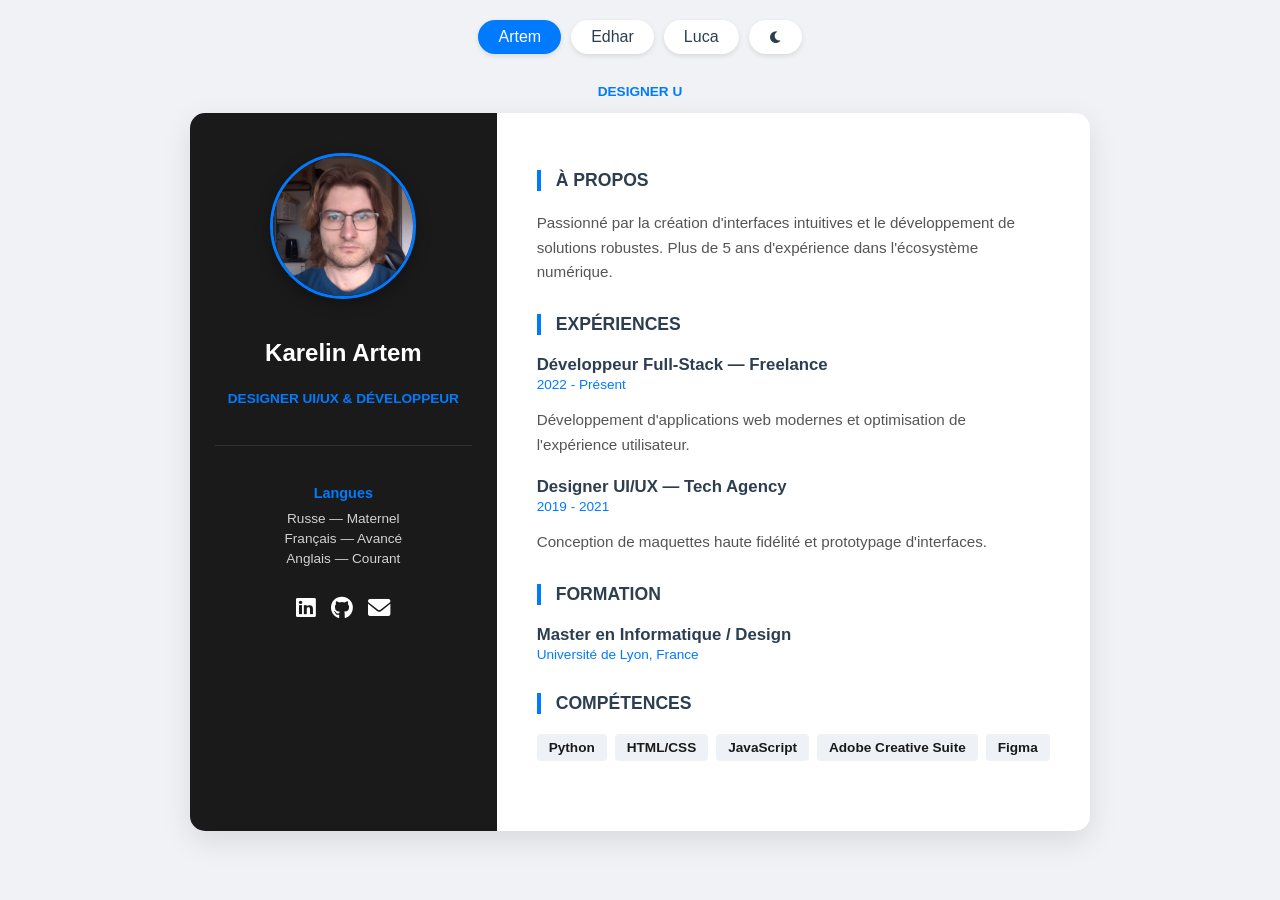
==== commit faee9f77: "Add 'styles' folder to improve organisation | Modified css for member2" ====
--- a/index.html
+++ b/index.html
@@ -5,7 +5,7 @@
     <meta name="viewport" content="width=device-width, initial-scale=1.0">
     <title>Carte de visite - Karelin Artem</title>
     <link rel="stylesheet" href="https://cdnjs.cloudflare.com/ajax/libs/font-awesome/6.0.0/css/all.min.css">
-    <link rel="stylesheet" href="style.css">
+    <link rel="stylesheet" href="styles/style.css">
 </head>
 <body>
 
--- a/styles/style.css
+++ b/styles/style.css
@@ -0,0 +1,196 @@
+/* 1. ПЕРЕМЕННЫЕ */
+:root {
+    --primary-color: #1a1a1a;
+    --accent-color: #007bff;
+    --bg-color: #f0f2f5;
+    --card-bg: #ffffff;
+    --text-main: #2c3e50;    /* Основной текст */
+    --text-muted: #555555;  /* Описания */
+    --white: #ffffff;
+}
+
+body.dark-mode {
+    --bg-color: #0f0f0f;      
+    --card-bg: #1a1a1a;       /* Чуть светлее фона сайта для объема */
+    --text-main: #ffffff;     /* Чисто белый для контраста */
+    --text-muted: #d1d1d1;    /* Светло-серый для легкого чтения */
+    --primary-color: #000000;
+    --white: #2a2a2a;         /* Цвет кнопок навигации */
+}
+
+/* 2. БАЗОВЫЕ СТИЛИ */
+body {
+    font-family: 'Segoe UI', Tahoma, Geneva, Verdana, sans-serif;
+    background-color: var(--bg-color);
+    color: var(--text-main);
+    transition: background-color 0.3s ease, color 0.3s ease;
+    display: flex;
+    flex-direction: column;
+    align-items: center;
+    margin: 0;
+    padding: 20px;
+}
+
+/* 3. НАВИГАЦИЯ */
+.navigation { margin-bottom: 25px; display: flex; gap: 10px; }
+
+.nav-link { 
+    text-decoration: none; 
+    color: var(--text-main); 
+    padding: 8px 20px; 
+    background: var(--white); 
+    border-radius: 20px; 
+    font-weight: 500; 
+    transition: 0.3s;
+    border: none;
+    box-shadow: 0 2px 5px rgba(0,0,0,0.1);
+}
+
+.nav-link.active, .nav-link:hover { 
+    background: var(--accent-color); 
+    color: white; 
+}
+
+/* 4. КАРТОЧКА */
+.card-container {
+    background-color: var(--card-bg);
+    transition: all 0.3s ease;
+    width: 100%;
+    max-width: 900px;
+    display: flex;
+    box-shadow: 0 10px 30px rgba(0,0,0,0.1);
+    border-radius: 15px;
+    overflow: hidden;
+}
+
+body.dark-mode .card-container {
+    box-shadow: 0 10px 40px rgba(0,0,0,0.6);
+}
+
+/* 5. САЙДБАР (Левая часть) */
+.profile-sidebar {
+    background-color: var(--primary-color);
+    color: white; 
+    padding: 40px 25px;
+    flex: 1;
+    display: flex;
+    flex-direction: column;
+    align-items: center;
+    text-align: center;
+}
+
+.photo-container {
+    width: 140px; 
+    height: 140px;
+    border-radius: 50%;
+    border: 3px solid var(--accent-color);
+    overflow: hidden;
+    margin-bottom: 20px;
+    box-shadow: 0 5px 15px rgba(0,0,0,0.3);
+    position: relative; 
+    transition: all 0.4s ease;
+    cursor: pointer;
+}
+
+/* Эффект свечения в темной теме */
+body.dark-mode .photo-container {
+    box-shadow: 0 0 20px rgba(0, 123, 255, 0.4);
+}
+
+.profile-img { 
+    width: 100%; 
+    height: 100%; 
+    object-fit: cover; 
+    transition: transform 0.5s ease-out; 
+}
+
+.photo-container:hover {
+    transform: translateY(-5px);
+    box-shadow: 0 10px 25px rgba(0,0,0,0.5);
+    border-color: #ffffff;
+}
+
+.photo-container:hover .profile-img { transform: scale(1.15); }
+
+.role { 
+    color: var(--accent-color); 
+    font-weight: bold; 
+    font-size: 0.85em; 
+    text-transform: uppercase; 
+    margin-top: 5px; 
+}
+
+.sidebar-info {
+    margin-top: 25px;
+    border-top: 1px solid rgba(255,255,255,0.1);
+    padding-top: 20px;
+    width: 100%;
+}
+
+.sidebar-info h4 { color: var(--accent-color); font-size: 0.9em; margin-bottom: 10px; }
+.sidebar-info p { font-size: 0.85em; margin: 5px 0; opacity: 0.8; }
+
+.social-links { margin-top: 25px; display: flex; gap: 15px; }
+.social-links a { color: white; font-size: 1.4em; transition: 0.3s; }
+.social-links a:hover { color: var(--accent-color); transform: translateY(-3px); }
+
+/* 6. КОНТЕНТ (Правая часть) */
+.profile-content { flex: 2; padding: 40px; }
+
+.info-block { margin-bottom: 30px; }
+
+.info-block h3 {
+    color: var(--text-main);
+    font-size: 1.1em;
+    border-left: 4px solid var(--accent-color);
+    padding-left: 15px;
+    margin-bottom: 20px;
+    text-transform: uppercase;
+}
+
+/* Фикс текста описаний */
+.info-block p, .timeline-item p {
+    color: var(--text-muted);
+    font-size: 0.95em;
+    line-height: 1.6;
+}
+
+.timeline-item { margin-bottom: 20px; }
+
+/* Фикс заголовков в опыте (теперь не будут черными) */
+.timeline-item strong { 
+    display: block; 
+    color: var(--text-main); 
+    font-size: 1.05em;
+}
+
+.timeline-item span { 
+    font-size: 0.85em; 
+    color: var(--accent-color); 
+    font-weight: 500;
+}
+
+/* 7. НАВЫКИ */
+.skills-list { list-style: none; padding: 0; display: flex; gap: 8px; flex-wrap: wrap; }
+
+.skills-list li { 
+    background: #eef2f7; 
+    color: #1a1a1a;
+    padding: 6px 12px; 
+    border-radius: 4px; 
+    font-size: 0.85em; 
+    font-weight: 600; 
+    transition: 0.3s;
+}
+
+body.dark-mode .skills-list li {
+    background: #333;
+    color: #ffffff;
+    border: 1px solid #444;
+}
+
+/* 8. АДАПТИВНОСТЬ */
+@media (max-width: 768px) {
+    .card-container { flex-direction: column; }
+    .profile-sidebar { padding: 30px 20px; }
+}
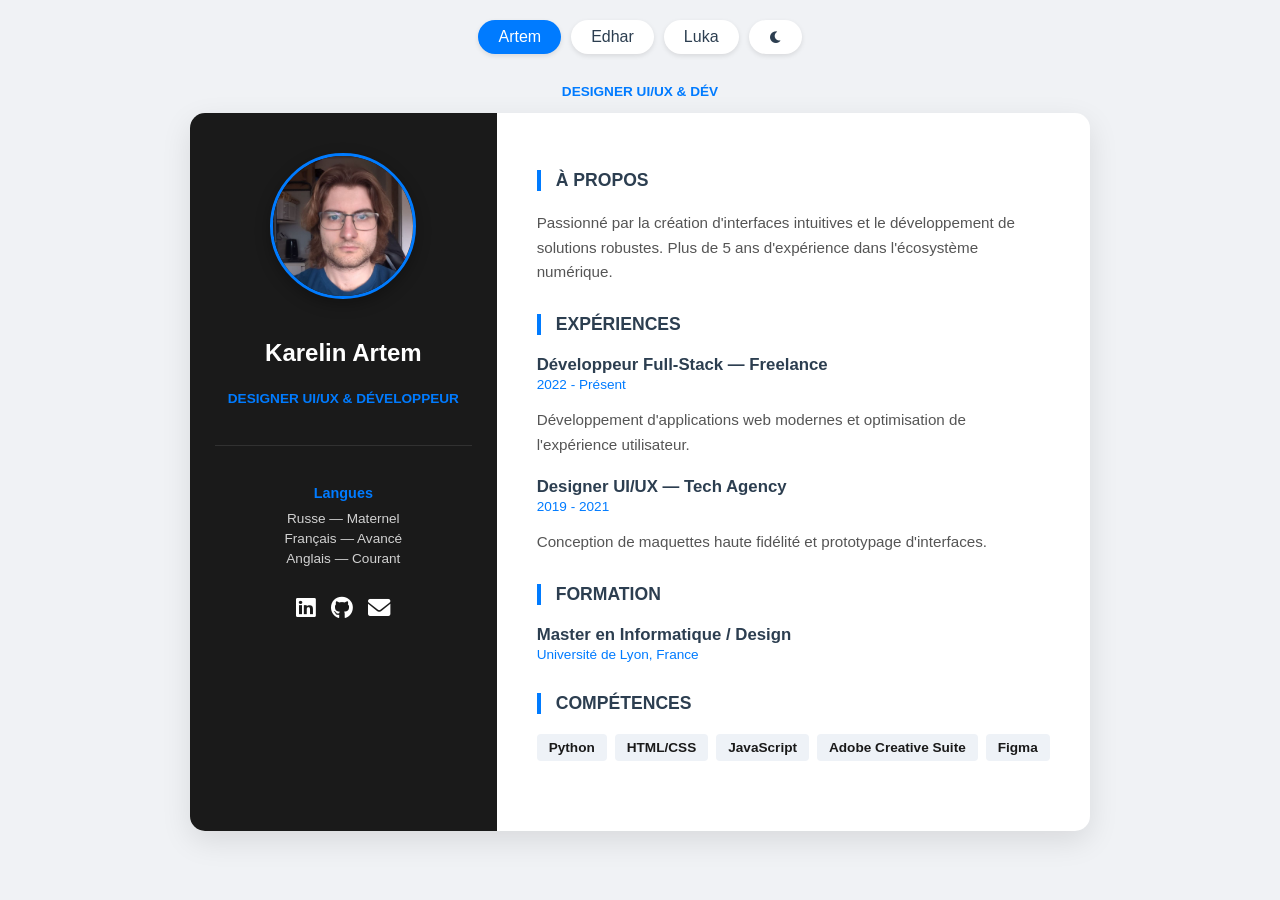
==== commit 02166671: "Added the page title, changed the design, imporved the navigation" ====
--- a/index.html
+++ b/index.html
@@ -12,7 +12,7 @@
     <nav class="navigation">
     <a href="index.html" class="nav-link active">Artem</a>
     <a href="member2.html" class="nav-link">Edhar</a>
-    <a href="member3.html" class="nav-link">Luca</a>
+    <a href="member3.html" class="nav-link">Luka</a>
     <button id="theme-toggle" class="nav-link"><i class="fas fa-moon"></i></button>
 </nav>
 
